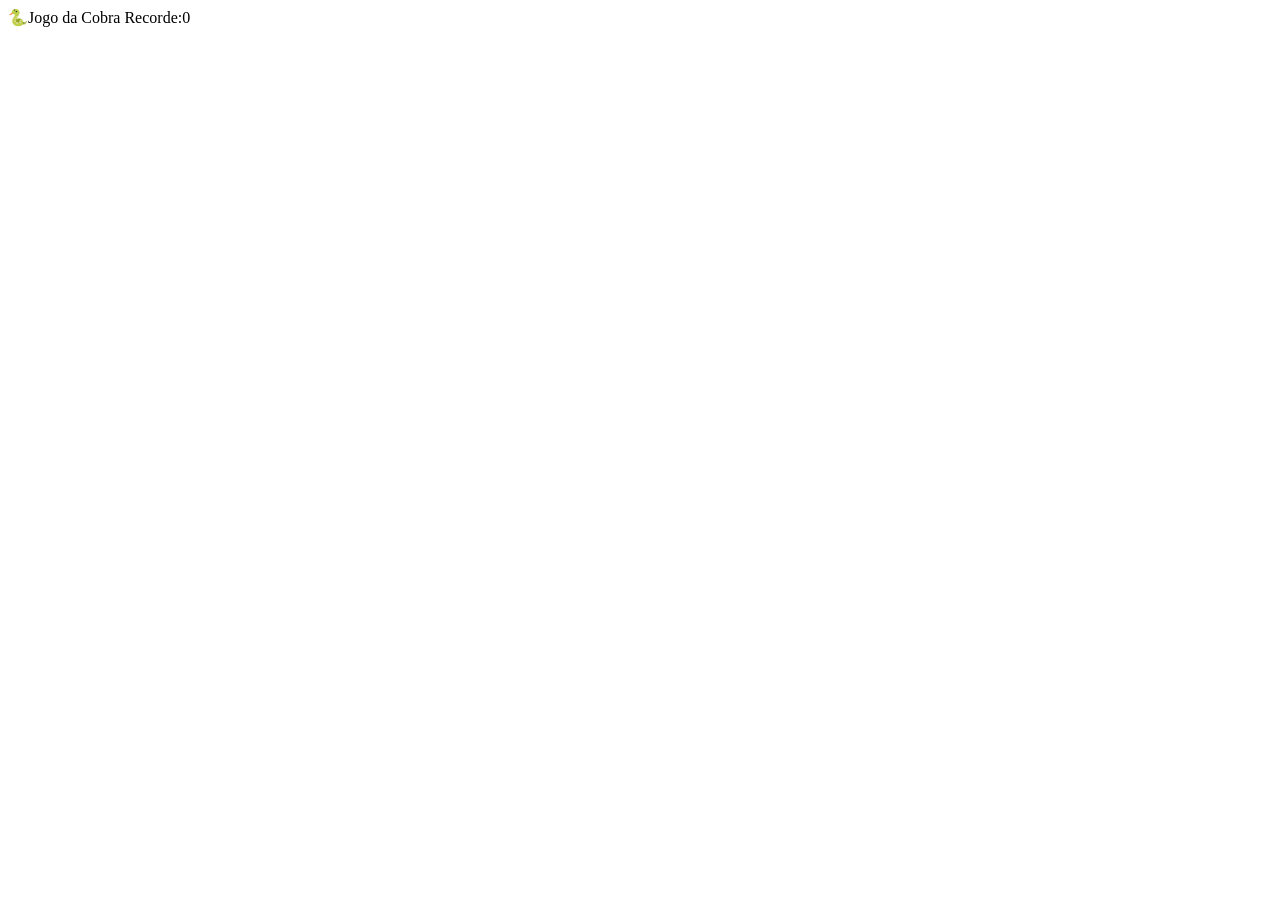
==== index.html @ 9d2cfca5 "first commit" ====
<!DOCTYPE html>
<html lang="pt-br">
<head>
    <meta charset="UTF-8">
    <meta name="viewport" content="width=device-width, initial-scale=1.0">
    <title>jogo da cobra</title>

    <link rel="stylesheet" href="indec.css">
    <link re="stylesheet" href="https://cdn.jsdelivr.net/npm/bootstrap@5.3.8/dist/css/bootstrap.min.css">
</head>
<body>
    <header>
        <nav class="navbar navbar-dark">
            <div class="caontainer">
                <span class="navbar-brand fw-bold fs-4">🐍Jogo da Cobra</span>
                <span class="navbar-text" id="nav-recorde">Recorde:0</span>
            </div>
        </nav>
    </header>

    <main class="container py-5">
        
    </main>
</body>
</html>
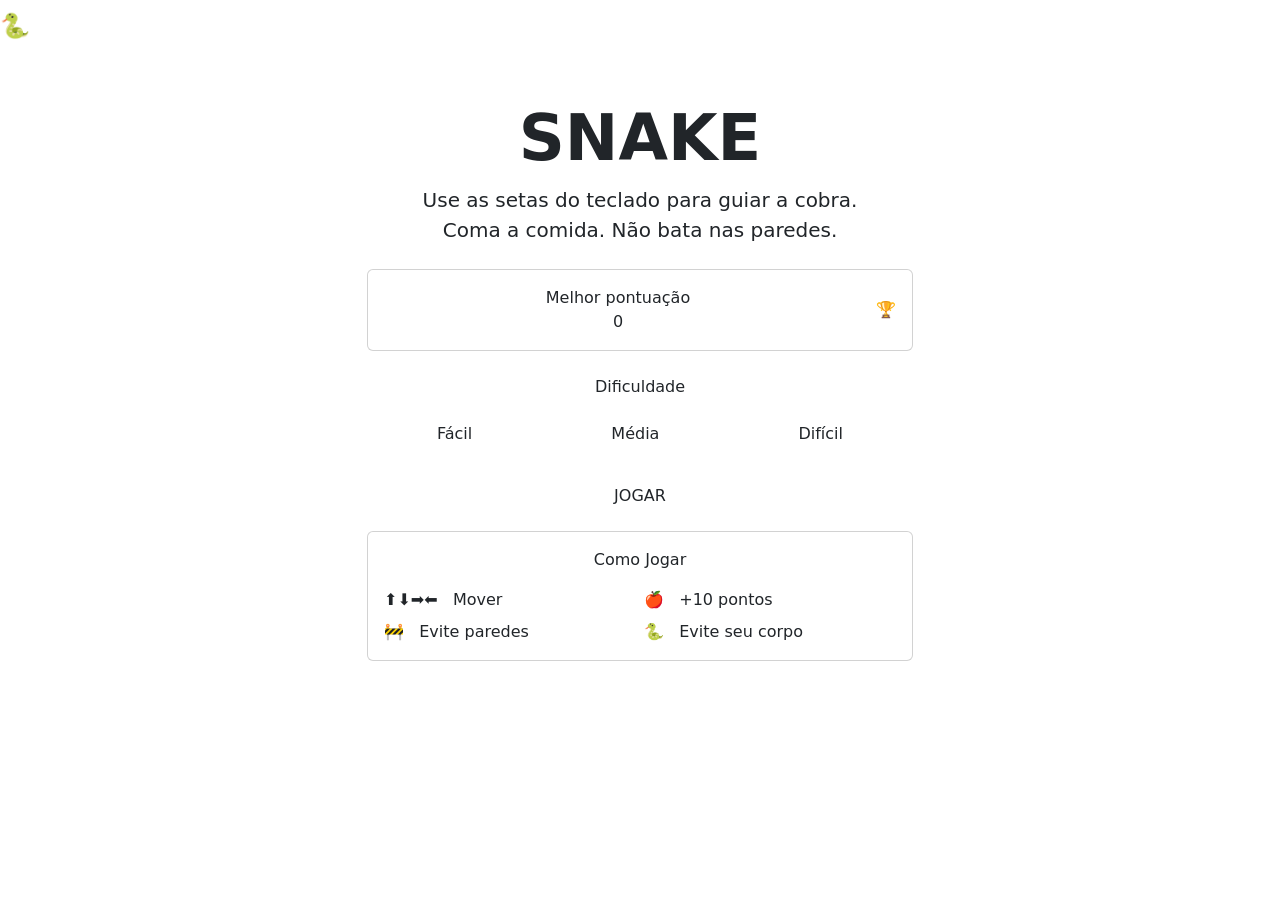
==== commit f55841ed: "continuação jogo" ====
--- a/index.html
+++ b/index.html
@@ -1,25 +1,121 @@
-<!DOCTYPE html>
+<!doctype html>
 <html lang="pt-br">
-<head>
-    <meta charset="UTF-8">
-    <meta name="viewport" content="width=device-width, initial-scale=1.0">
+  <head>
+    <meta charset="UTF-8" />
+    <meta name="viewport" content="width=device-width, initial-scale=1.0" />
     <title>jogo da cobra</title>
 
+    <link
+      rel="stylesheet"
+      href="https://cdn.jsdelivr.net/npm/bootstrap@5.3.8/dist/css/bootstrap.min.css">
     <link rel="stylesheet" href="indec.css">
-    <link re="stylesheet" href="https://cdn.jsdelivr.net/npm/bootstrap@5.3.8/dist/css/bootstrap.min.css">
-</head>
-<body>
+  </head>
+  <body>
     <header>
-        <nav class="navbar navbar-dark">
-            <div class="caontainer">
-                <span class="navbar-brand fw-bold fs-4">🐍Jogo da Cobra</span>
-                <span class="navbar-text" id="nav-recorde">Recorde:0</span>
-            </div>
-        </nav>
+      <nav class="navbar navbar-dark">
+        <div class="caontainer">
+          <span class="navbar-brand fw-bold fs-4">🐍Jogo da Cobra</span>
+          <span class="navbar-text" id="nav-recorde">Recorde:0</span>
+        </div>
+      </nav>
     </header>
 
     <main class="container py-5">
-        
+      <div class="row justify-content-center">
+        <div class="col-12 col-md-8 col-lg-6 text-center">
+          <div class="titulo-bloco mb-4">
+            <h1 class="display-3 fw-bold titulo-jogo">SNAKE</h1>
+            <p class="lead subtitulo">
+              Use as setas do teclado para guiar a cobra.<br />
+              Coma a comida. Não bata nas paredes.
+            </p>
+          </div>
+
+          <div class="card card-recorde mb-4">
+            <div class="card-body py-3">
+              <div class="row align-items-center">
+                <div class="col">
+                  <span class="label-card">Melhor pontuação</span>
+                  <div class="valor-recorde" id="recorde-display">0</div>
+                </div>
+                <div class="col-auto">
+                  <span class="icone-trofeu">🏆</span>
+                </div>
+              </div>
+            </div>
+          </div>
+
+          <div class="mb-4">
+            <p class="label-secao mb2">Dificuldade</p>
+            <div class="btn-group w-100" role="group">
+              <input
+                type="radio"
+                class="btn-check"
+                name="dificuldade"
+                id="facil"
+                value="200"
+              />
+              <label class="btn btn-outline-dif" for="facil">Fácil</label>
+
+              <input
+                type="radio"
+                class="btn-check"
+                name="dificuldade"
+                id="media"
+                value="130"
+              />
+              <label class="btn btn-outline-dif" for="media">Média</label>
+
+              <input
+                type="radio"
+                class="btn-check"
+                name="dificuldade"
+                id="dificil"
+                value="70"
+              />
+              <label class="btn btn-outline-dif" for="dificil">Difícil</label>
+            </div>
+          </div>
+
+          <a href="jogo.html" class="btn btn-jogar w-100 mb-3" id="btn-jogar"
+            >JOGAR</a
+          >
+
+          <div class="card card-instrucoes">
+            <div class="card-body">
+              <p class="label-card mb3">Como Jogar</p>
+              <div class="row g-2 text-start">
+                <div class="col-6">
+                  <div class="intrucao-item">⬆️⬇️➡️⬅️ &nbsp; Mover</div>
+                </div>
+                <div class="col-6">
+                  <div class="intrucao-item">🍎 &nbsp; +10 pontos</div>
+                </div>
+                <div class="col-6">
+                  <div class="intrucao-item">🚧 &nbsp; Evite paredes</div>
+                </div>
+                <div class="col-6">
+                  <div class="intrucao-item">🐍 &nbsp; Evite seu corpo</div>
+                </div>
+              </div>
+            </div>
+          </div>
+        </div>
+      </div>
     </main>
-</body>
-</html>+
+    <script src="https://cdn.jsdelivr.net/npm/bootstrap@5.3.3/dist/js/bootstrap.bundle.min.js"></script>
+    <script>
+      const recorde = localStorage.getItem("cobra_recorde") || 0;
+      document.getElementById("recorde-display").textContent = recorde;
+      document.getElementById("nav-recorde").textContent =
+        "Recorde: " + recorde;
+      document.getElementById("btn-jogar").addEventListener("click", () => {
+        const dificuldadeSelecionada = document.querySelector(
+          'input[name="dificuldade"]:checked',
+        ).value;
+        localStorage.setItem("cobra_velocidade", dificuldadeSelecionada);
+      });
+    </script>
+  </body>
+</html>
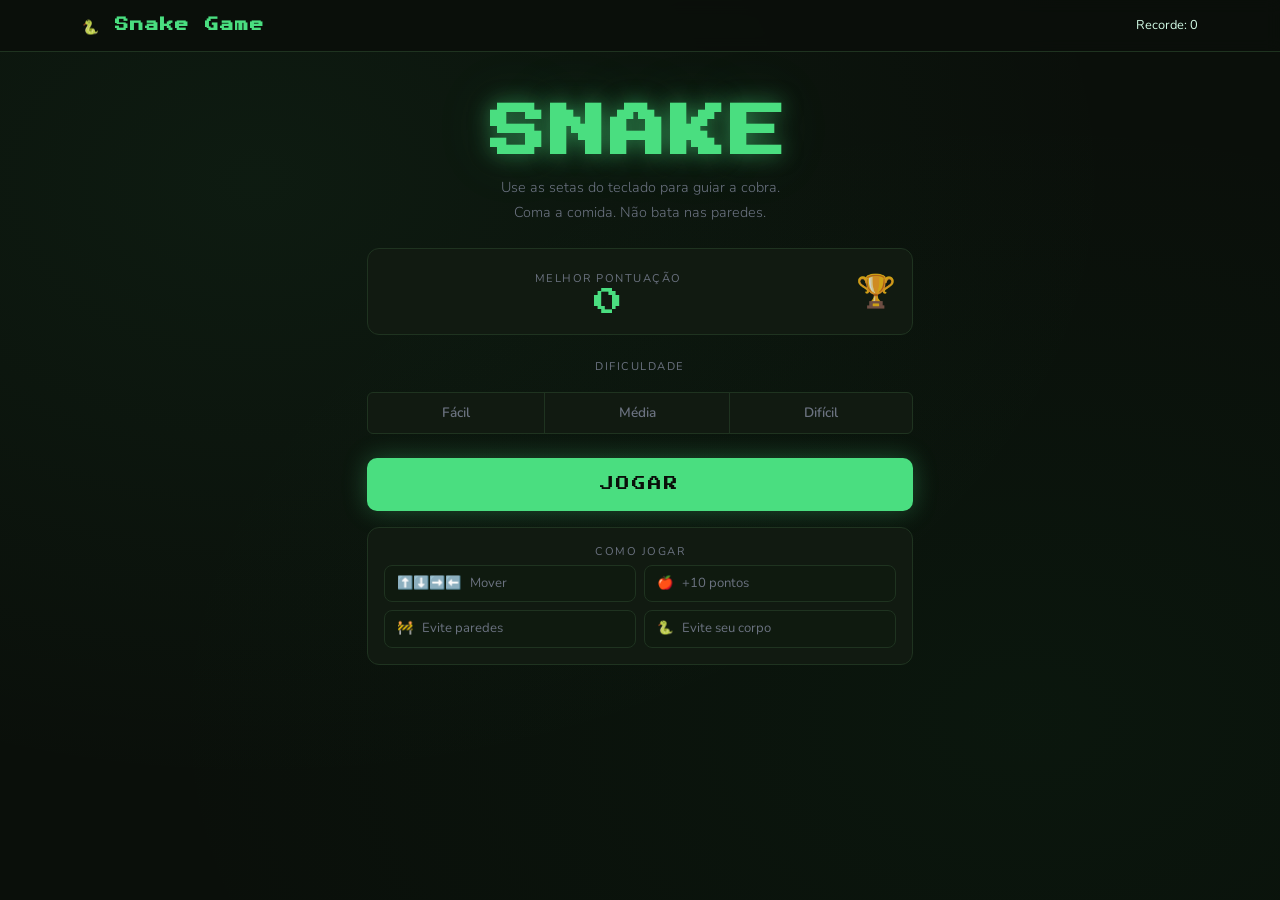
==== commit d94e015c: "continuação jogo da cobra" ====
--- a/index.html
+++ b/index.html
@@ -7,15 +7,16 @@
 
     <link
       rel="stylesheet"
-      href="https://cdn.jsdelivr.net/npm/bootstrap@5.3.8/dist/css/bootstrap.min.css">
-    <link rel="stylesheet" href="indec.css">
+      href="https://cdn.jsdelivr.net/npm/bootstrap@5.3.8/dist/css/bootstrap.min.css"
+    />
+    <link rel="stylesheet" href="index.css" />
   </head>
   <body>
     <header>
       <nav class="navbar navbar-dark">
-        <div class="caontainer">
-          <span class="navbar-brand fw-bold fs-4">🐍Jogo da Cobra</span>
-          <span class="navbar-text" id="nav-recorde">Recorde:0</span>
+        <div class="container">
+          <span class="navbar-brand fw-bold fs-4">🐍 Snake Game</span>
+          <span class="navbar-text" id="nav-recorde">Recorde: 0</span>
         </div>
       </nav>
     </header>
@@ -86,16 +87,16 @@
               <p class="label-card mb3">Como Jogar</p>
               <div class="row g-2 text-start">
                 <div class="col-6">
-                  <div class="intrucao-item">⬆️⬇️➡️⬅️ &nbsp; Mover</div>
+                  <div class="instrucao-item">⬆️⬇️➡️⬅️ &nbsp; Mover</div>
                 </div>
                 <div class="col-6">
-                  <div class="intrucao-item">🍎 &nbsp; +10 pontos</div>
+                  <div class="instrucao-item">🍎 &nbsp; +10 pontos</div>
                 </div>
                 <div class="col-6">
-                  <div class="intrucao-item">🚧 &nbsp; Evite paredes</div>
+                  <div class="instrucao-item">🚧 &nbsp; Evite paredes</div>
                 </div>
                 <div class="col-6">
-                  <div class="intrucao-item">🐍 &nbsp; Evite seu corpo</div>
+                  <div class="instrucao-item">🐍 &nbsp; Evite seu corpo</div>
                 </div>
               </div>
             </div>
--- a/index.css
+++ b/index.css
@@ -0,0 +1,155 @@
+@import url('https://fonts.googleapis.com/css2?family=Press+Start+2P&family=Nunito:wght@400;600;700&display=swap');
+
+:root {
+    --verde: #4ade80;
+    --verde-escuro: #16a34a;
+    --fundo: #0a0f0a;
+    --fundo-card: #111a11;
+    --borda: #1f3320;
+    --texto: #d1fae5;
+    --esmaecido: #6b7280;
+}
+
+* {
+    box-sizing: border-box;
+    margin: 0;
+    padding: 0;
+}
+
+body {
+    font-family: "Nunito", sans-serif;
+    background-color: var(--fundo);
+    color: var(--texto);
+    min-height: 100vh;
+    background-image:
+        radial-gradient(ellipse at 20% 20%, rgba(74, 222, 128, 0.06) 0%, transparent 60%),
+        radial-gradient(ellipse at 80% 80%, rgba(22, 163, 74, 0.05) 0%, transparent 60%);
+}
+
+/* NAVBAR */
+.navbar {
+    background: rgba(10, 15, 10, 0.9);
+    border-bottom: 1px solid var(--borda);
+    backdrop-filter: blur(8px);
+}
+
+.navbar-brand {
+    font-family: "Press Start 2P", monospace;
+    font-size: 0.85rem !important;
+    color: var(--verde) !important;
+    letter-spacing: 1px;
+}
+
+.navbar-text {
+    font-size: 0.8rem;
+    color: var(--muted);
+}
+
+/*TÍTULO*/
+.titulo-jogo {
+    font-family: "Press Start 2P", monospace;
+    font-size: clamp(2rem, 8vw, 3.5rem) !important;
+    color: var(--verde);
+    text-shadow:
+    0 0 20px rgba(74,222,128,0.5),
+    0 0 60px rgba(74,222,128,0.2);
+    line-height: 1.2;
+    letter-spacing: 4px;
+}
+
+.subtitulo {
+    color: var(--esmaecido);
+    font-size: 0.9rem;
+    line-height: 1.7;
+}
+
+/*CARDS*/
+.card-recorde,
+.card-instrucoes {
+    background: var(--fundo-card);
+    border: 1px solid var(--borda);
+    border-radius: 12px;
+    color: var(--texto);
+}
+
+.label-card {
+    font-size: 0.7rem;
+    text-transform: uppercase;
+    letter-spacing: 1.5px;
+    color: var(--esmaecido);
+    margin-bottom: 4px;
+}
+
+.valor-recorde {
+    font-family: "Press Start 2P", monospace;
+    font-size: 1.8rem; 
+    color: var(--verde);
+    line-height: 1;
+}
+
+.icone-trofeu {
+    font-size: 2rem;
+    opacity: 0.8;
+}
+
+/*DIFICULDADE*/
+.label-secao {
+    font-size: 0.7rem;
+    text-transform: uppercase;
+    letter-spacing: 1.5px;
+    color: var(--esmaecido);
+}
+
+.btn-outline-dif {
+    background: var(--fundo-card);
+    border-color: var(--borda);
+    color: var(--esmaecido);
+    font-weight: 600;
+    font-size: 0.85rem;
+    padding: 10px;
+    transition: all 0.2s;
+}
+
+.btn-check:checked + .btn-outline-dif {
+    background: var(--verde-escuro);
+    border-color: var(--verde);
+    color:#FFFFFF;
+}
+
+.btn-outline-dif:hover {
+    background: #1a2e1a !important;
+    border-color: var(--verde) !important;
+    color: var(--verde) !important;
+}
+
+.btn-jogar {
+    font-family: "Press Start 2P", monospace;
+    font-size: 0.85rem;
+    background: var(--verde);
+    color: #0a0f0a;
+    border: none;
+    border-radius: 10px;
+    padding: 16px;
+    letter-spacing: 2px;
+    text-decoration: none;
+    display: block;
+    transition: all 0.2s;
+    box-shadow: 0 0 24px rgba(74,222,128,0.3);
+}
+
+.btn-jogar:hover {
+    background: #86EFAC;
+    color: #0A0F0A;
+    box-shadow: 0 0 40px rgba(74, 222, 128, 0.5);
+    transform: translateY(-2px);
+}
+
+/*INSTRUÇÕES*/
+.instrucao-item {
+    background: #0F1A0F;
+    border: 1px solid var(--borda);
+    border-radius: 8px;
+    padding: 8px 12px;
+    font-size: 0.82rem;
+    color: var(--esmaecido);
+}
